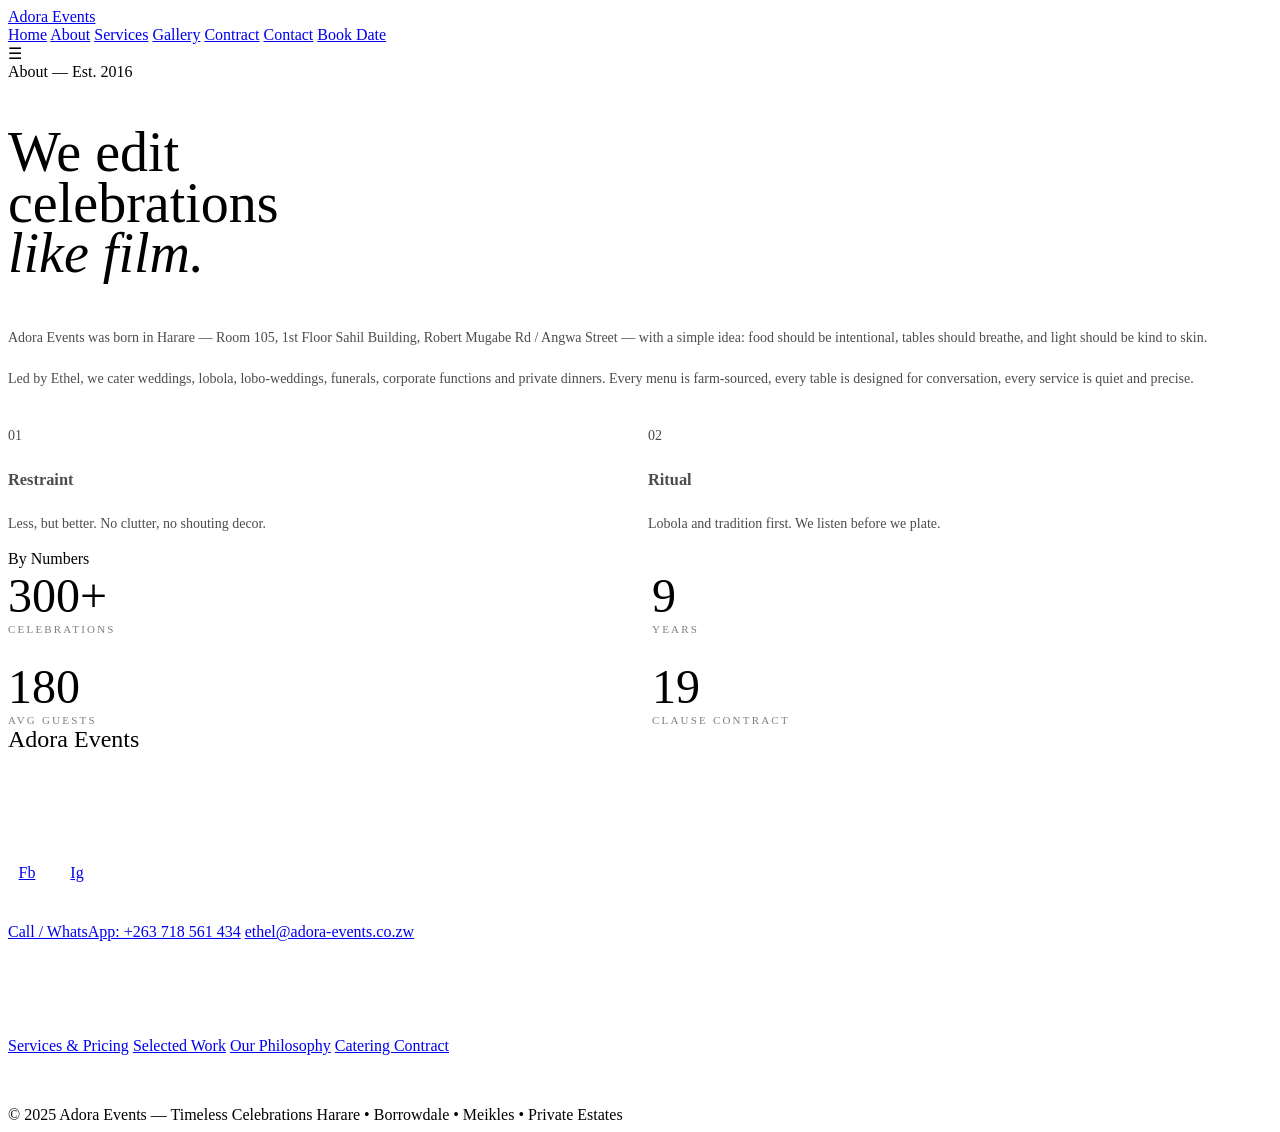
==== about.html @ 9e8274b3 "Add files via upload" ====
<!DOCTYPE html>
<html lang="en">
<head><meta charset="UTF-8"><meta name="viewport" content="width=device-width, initial-scale=1">
<title>About — Adora Events</title><link rel="stylesheet" href="css/style.css"></head>
<body>

<header class="site-header">
  <div class="header-inner">
    <a href="index.html" class="logo">Adora Events</a>
    <nav class="nav">
      <a href="index.html">Home</a>
      <a href="about.html">About</a>
      <a href="services.html">Services</a>
      <a href="gallery.html">Gallery</a>
      <a href="contract.html">Contract</a>
      <a href="contact.html">Contact</a>
      <a href="contact.html" class="nav-cta">Book Date</a>
    </nav>
    <div class="mobile-toggle">☰</div>
  </div>
</header>

<section class="section">
  <div class="two-col">
    <div>
      <div class="label">About — Est. 2016</div>
      <h1 class="font-display" style="font-size:56px;line-height:0.9;font-weight:300">We edit<br>celebrations<br><i style="color:var(--gold)">like film.</i></h1>
    </div>
    <div style="font-size:14px;line-height:1.8;color:rgba(0,0,0,0.7)">
      <p>Adora Events was born in Harare — Room 105, 1st Floor Sahil Building, Robert Mugabe Rd / Angwa Street — with a simple idea: food should be intentional, tables should breathe, and light should be kind to skin.</p>
      <p style="margin-top:16px">Led by Ethel, we cater weddings, lobola, lobo-weddings, funerals, corporate functions and private dinners. Every menu is farm-sourced, every table is designed for conversation, every service is quiet and precise.</p>
      <div style="margin-top:32px;display:grid;grid-template-columns:1fr 1fr;gap:16px">
        <div class="service-card"><div class="n">01</div><h3>Restraint</h3><p>Less, but better. No clutter, no shouting decor.</p></div>
        <div class="service-card"><div class="n">02</div><h3>Ritual</h3><p>Lobola and tradition first. We listen before we plate.</p></div>
      </div>
    </div>
  </div>
</section>
<section class="section-dark"><div class="section-inner two-col">
  <div class="label light">By Numbers</div>
  <div style="display:grid;grid-template-columns:1fr 1fr;gap:24px">
    <div><div class="font-display" style="font-size:48px">300+</div><div style="font-size:11px;letter-spacing:0.2em;text-transform:uppercase;opacity:0.5">Celebrations</div></div>
    <div><div class="font-display" style="font-size:48px">9</div><div style="font-size:11px;letter-spacing:0.2em;text-transform:uppercase;opacity:0.5">Years</div></div>
    <div><div class="font-display" style="font-size:48px">180</div><div style="font-size:11px;letter-spacing:0.2em;text-transform:uppercase;opacity:0.5">Avg Guests</div></div>
    <div><div class="font-display" style="font-size:48px">19</div><div style="font-size:11px;letter-spacing:0.2em;text-transform:uppercase;opacity:0.5">Clause Contract</div></div>
  </div>
</div></section>

<footer class="site-footer">
  <div class="footer-inner">
    <div>
      <div style="font-family:'Cormorant Garamond',serif;font-size:24px;margin-bottom:16px">Adora Events</div>
      <p style="font-size:12px;line-height:1.7;color:rgba(255,255,255,0.5);max-width:32ch">Quiet luxury catering & atmosphere design. Harare, Zimbabwe. Celebrations edited with intention.</p>
      <div style="margin-top:24px;display:flex;gap:12px">
        <a href="#" style="width:36px;height:36px;display:grid;place-items:center;border-radius:999px;border:1px solid rgba(255,255,255,0.15)">Fb</a>
        <a href="#" style="width:36px;height:36px;display:grid;place-items:center;border-radius:999px;border:1px solid rgba(255,255,255,0.15)">Ig</a>
      </div>
    </div>
    <div>
      <div style="font-size:10px;letter-spacing:0.22em;text-transform:uppercase;color:rgba(255,255,255,0.4);margin-bottom:20px">Contact</div>
      <a href="tel:+263718561434">Call / WhatsApp: +263 718 561 434</a>
      <a href="mailto:ethel@adora-events.co.zw">ethel@adora-events.co.zw</a>
      <div style="margin-top:12px;font-size:11px;line-height:1.6;color:rgba(255,255,255,0.4)">Room 105 1st Floor Sahil Building<br>Robert Mugabe Rd / Angwa Street<br>Harare Zimbabwe</div>
    </div>
    <div>
      <div style="font-size:10px;letter-spacing:0.22em;text-transform:uppercase;color:rgba(255,255,255,0.4);margin-bottom:20px">Studio</div>
      <a href="services.html">Services & Pricing</a>
      <a href="gallery.html">Selected Work</a>
      <a href="about.html">Our Philosophy</a>
      <a href="contract.html">Catering Contract</a>
    </div>
    <div>
      <div style="font-size:10px;letter-spacing:0.22em;text-transform:uppercase;color:rgba(255,255,255,0.4);margin-bottom:20px">Est. 2016</div>
      <div style="font-size:12px;line-height:1.7;color:rgba(255,255,255,0.5)">Bespoke catering and atmospheric design for weddings, lobola and cultural unions — where every detail is intentional.</div>
    </div>
  </div>
  <div class="copy">
    <span>© 2025 Adora Events — Timeless Celebrations</span>
    <span>Harare • Borrowdale • Meikles • Private Estates</span>
  </div>
</footer>
<script src="js/main.js"></script></body></html>
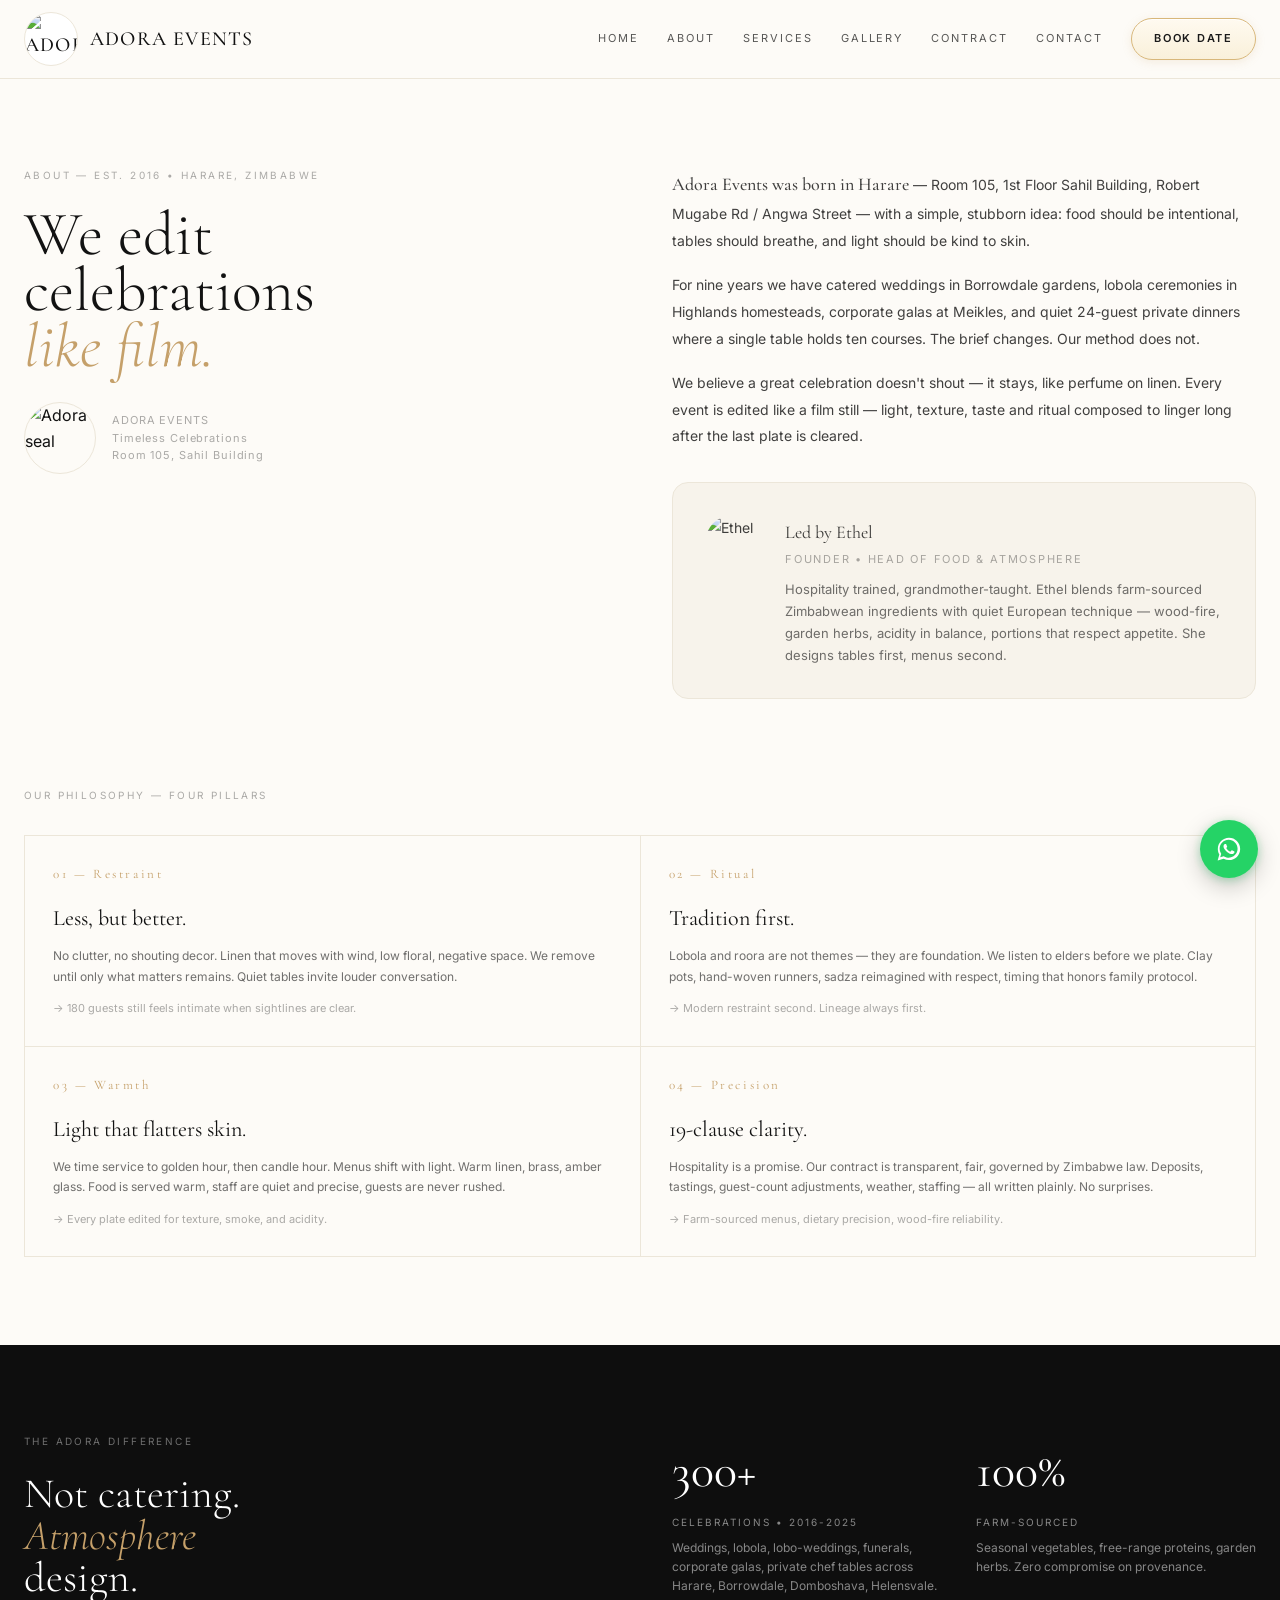
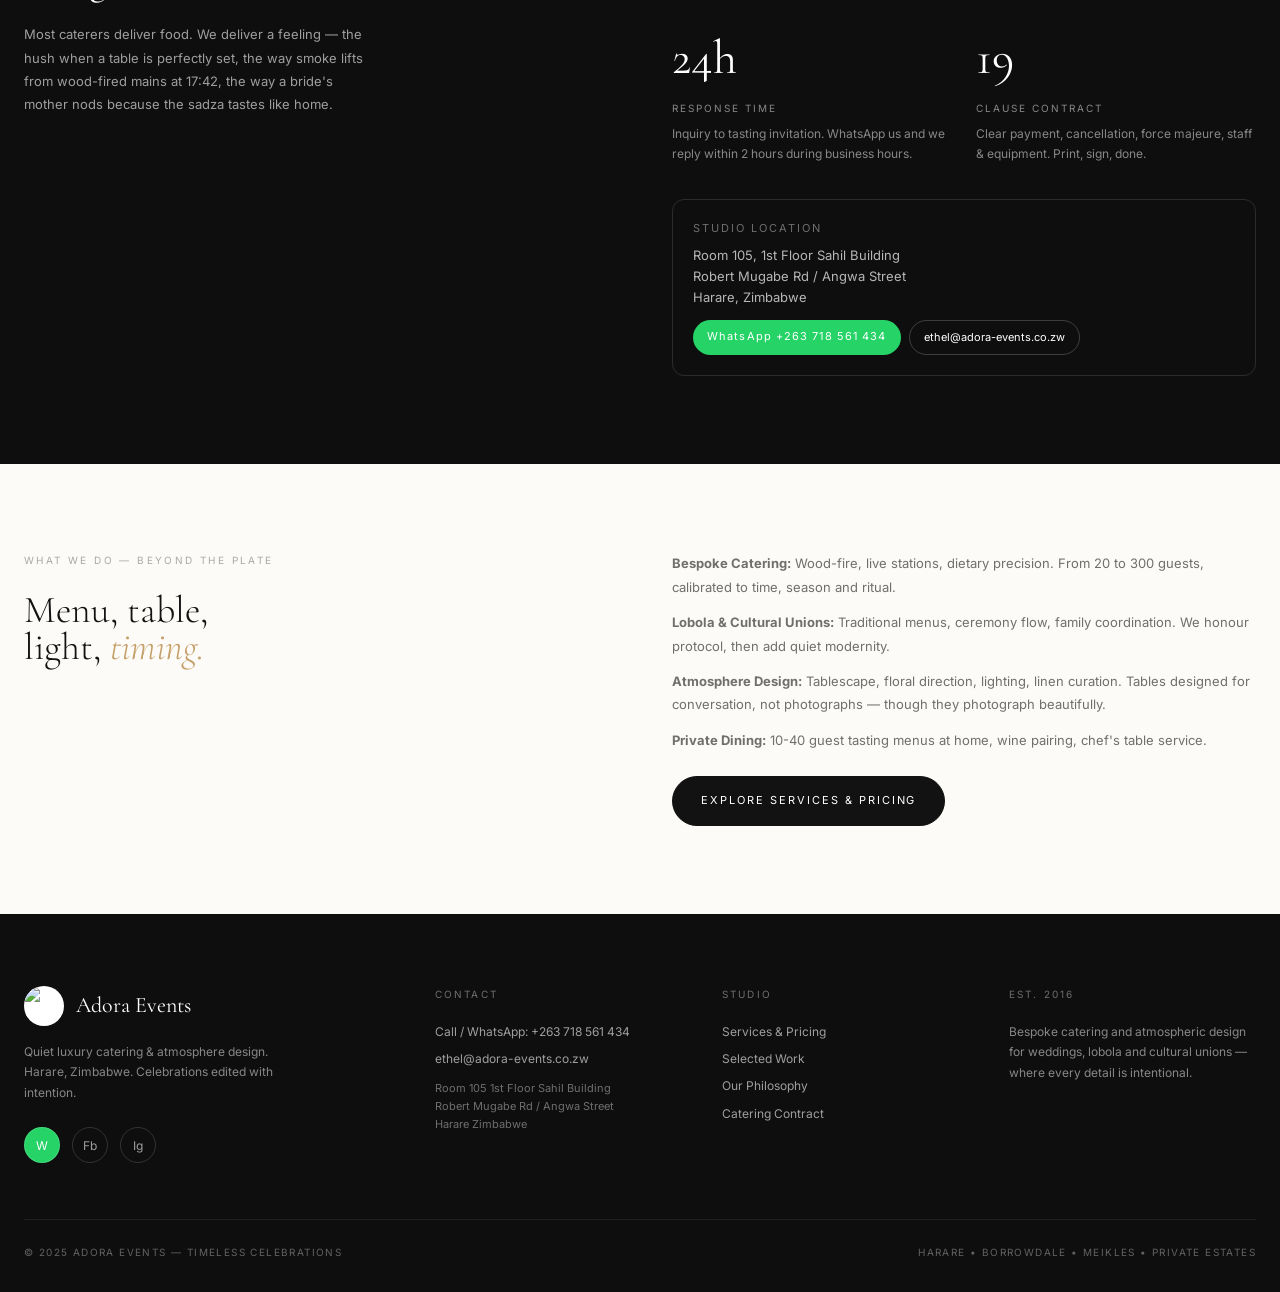
==== commit 0b711fe1: "Site update" ====
--- a/about.html
+++ b/about.html
@@ -6,7 +6,7 @@
 
 <header class="site-header">
   <div class="header-inner">
-    <a href="index.html" class="logo">Adora Events</a>
+    <a href="index.html" class="logo"><img src="images/logo.jpg" alt="Adora Events Logo"> Adora Events</a>
     <nav class="nav">
       <a href="index.html">Home</a>
       <a href="about.html">About</a>
@@ -23,35 +23,102 @@
 <section class="section">
   <div class="two-col">
     <div>
-      <div class="label">About — Est. 2016</div>
-      <h1 class="font-display" style="font-size:56px;line-height:0.9;font-weight:300">We edit<br>celebrations<br><i style="color:var(--gold)">like film.</i></h1>
+      <div class="label">About — Est. 2016 • Harare, Zimbabwe</div>
+      <h1 class="font-display" style="font-size:clamp(40px,5vw,62px);line-height:0.9;font-weight:300">We edit<br>celebrations<br><i style="color:var(--gold)">like film.</i></h1>
+      <div style="margin-top:28px;display:flex;gap:16px;align-items:center">
+        <img src="images/logo.jpg" alt="Adora seal" style="width:72px;height:72px;border-radius:50%;border:1px solid var(--line)">
+        <div style="font-size:11px;line-height:1.6;color:var(--ink-faint);letter-spacing:0.08em">ADORA EVENTS<br>Timeless Celebrations<br>Room 105, Sahil Building</div>
+      </div>
     </div>
-    <div style="font-size:14px;line-height:1.8;color:rgba(0,0,0,0.7)">
-      <p>Adora Events was born in Harare — Room 105, 1st Floor Sahil Building, Robert Mugabe Rd / Angwa Street — with a simple idea: food should be intentional, tables should breathe, and light should be kind to skin.</p>
-      <p style="margin-top:16px">Led by Ethel, we cater weddings, lobola, lobo-weddings, funerals, corporate functions and private dinners. Every menu is farm-sourced, every table is designed for conversation, every service is quiet and precise.</p>
-      <div style="margin-top:32px;display:grid;grid-template-columns:1fr 1fr;gap:16px">
-        <div class="service-card"><div class="n">01</div><h3>Restraint</h3><p>Less, but better. No clutter, no shouting decor.</p></div>
-        <div class="service-card"><div class="n">02</div><h3>Ritual</h3><p>Lobola and tradition first. We listen before we plate.</p></div>
+    <div style="font-size:14px;line-height:1.9;color:rgba(0,0,0,0.75)">
+      <p><strong style="font-family:'Cormorant Garamond',serif;font-size:18px;font-weight:500">Adora Events was born in Harare</strong> — Room 105, 1st Floor Sahil Building, Robert Mugabe Rd / Angwa Street — with a simple, stubborn idea: food should be intentional, tables should breathe, and light should be kind to skin.</p>
+      <p style="margin-top:18px">For nine years we have catered weddings in Borrowdale gardens, lobola ceremonies in Highlands homesteads, corporate galas at Meikles, and quiet 24-guest private dinners where a single table holds ten courses. The brief changes. Our method does not.</p>
+      <p style="margin-top:18px">We believe a great celebration doesn't shout — it stays, like perfume on linen. Every event is edited like a film still — light, texture, taste and ritual composed to linger long after the last plate is cleared.</p>
+      
+      <div class="founder-box" style="margin-top:32px">
+        <img src="images/logo.jpg" style="width:56px;height:56px;border-radius:50%;flex-shrink:0" alt="Ethel">
+        <div>
+          <div style="font-family:'Cormorant Garamond',serif;font-size:18px">Led by Ethel</div>
+          <div style="font-size:11px;letter-spacing:0.16em;text-transform:uppercase;color:var(--ink-faint);margin-bottom:8px">Founder • Head of Food & Atmosphere</div>
+          <p style="font-size:13px;line-height:1.7;color:var(--ink-soft)">Hospitality trained, grandmother-taught. Ethel blends farm-sourced Zimbabwean ingredients with quiet European technique — wood-fire, garden herbs, acidity in balance, portions that respect appetite. She designs tables first, menus second.</p>
+        </div>
       </div>
     </div>
   </div>
 </section>
-<section class="section-dark"><div class="section-inner two-col">
-  <div class="label light">By Numbers</div>
-  <div style="display:grid;grid-template-columns:1fr 1fr;gap:24px">
-    <div><div class="font-display" style="font-size:48px">300+</div><div style="font-size:11px;letter-spacing:0.2em;text-transform:uppercase;opacity:0.5">Celebrations</div></div>
-    <div><div class="font-display" style="font-size:48px">9</div><div style="font-size:11px;letter-spacing:0.2em;text-transform:uppercase;opacity:0.5">Years</div></div>
-    <div><div class="font-display" style="font-size:48px">180</div><div style="font-size:11px;letter-spacing:0.2em;text-transform:uppercase;opacity:0.5">Avg Guests</div></div>
-    <div><div class="font-display" style="font-size:48px">19</div><div style="font-size:11px;letter-spacing:0.2em;text-transform:uppercase;opacity:0.5">Clause Contract</div></div>
+
+<section class="section" style="padding-top:0">
+  <div class="label">Our Philosophy — Four Pillars</div>
+  <div class="value-grid">
+    <div>
+      <div class="service-card" style="border:none;padding:0"><div class="n">01 — Restraint</div><h3>Less, but better.</h3><p>No clutter, no shouting decor. Linen that moves with wind, low floral, negative space. We remove until only what matters remains. Quiet tables invite louder conversation.</p><p style="margin-top:12px;font-size:11px;color:var(--ink-faint)">→ 180 guests still feels intimate when sightlines are clear.</p></div>
+    </div>
+    <div>
+      <div class="service-card" style="border:none;padding:0"><div class="n">02 — Ritual</div><h3>Tradition first.</h3><p>Lobola and roora are not themes — they are foundation. We listen to elders before we plate. Clay pots, hand-woven runners, sadza reimagined with respect, timing that honors family protocol.</p><p style="margin-top:12px;font-size:11px;color:var(--ink-faint)">→ Modern restraint second. Lineage always first.</p></div>
+    </div>
+    <div>
+      <div class="service-card" style="border:none;padding:0"><div class="n">03 — Warmth</div><h3>Light that flatters skin.</h3><p>We time service to golden hour, then candle hour. Menus shift with light. Warm linen, brass, amber glass. Food is served warm, staff are quiet and precise, guests are never rushed.</p><p style="margin-top:12px;font-size:11px;color:var(--ink-faint)">→ Every plate edited for texture, smoke, and acidity.</p></div>
+    </div>
+    <div>
+      <div class="service-card" style="border:none;padding:0"><div class="n">04 — Precision</div><h3>19-clause clarity.</h3><p>Hospitality is a promise. Our contract is transparent, fair, governed by Zimbabwe law. Deposits, tastings, guest-count adjustments, weather, staffing — all written plainly. No surprises.</p><p style="margin-top:12px;font-size:11px;color:var(--ink-faint)">→ Farm-sourced menus, dietary precision, wood-fire reliability.</p></div>
+    </div>
   </div>
-</div></section>
+</section>
+
+<section class="section-dark">
+  <div class="section-inner">
+    <div class="two-col">
+      <div>
+        <div class="label light">The Adora Difference</div>
+        <h2 class="font-display" style="font-size:42px;line-height:1;font-weight:300">Not catering.<br><i style="color:var(--gold)">Atmosphere</i><br>design.</h2>
+        <p style="margin-top:24px;font-size:13px;line-height:1.8;color:rgba(255,255,255,0.6);max-width:44ch">Most caterers deliver food. We deliver a feeling — the hush when a table is perfectly set, the way smoke lifts from wood-fired mains at 17:42, the way a bride's mother nods because the sadza tastes like home.</p>
+      </div>
+      <div>
+        <div style="display:grid;grid-template-columns:1fr 1fr;gap:24px">
+          <div><div class="font-display" style="font-size:48px">300+</div><div style="font-size:10px;letter-spacing:0.2em;text-transform:uppercase;opacity:0.5;margin-top:4px">Celebrations • 2016-2025</div><p style="font-size:12px;color:rgba(255,255,255,0.5);margin-top:8px;line-height:1.6">Weddings, lobola, lobo-weddings, funerals, corporate galas, private chef tables across Harare, Borrowdale, Domboshava, Helensvale.</p></div>
+          <div><div class="font-display" style="font-size:48px">100%</div><div style="font-size:10px;letter-spacing:0.2em;text-transform:uppercase;opacity:0.5;margin-top:4px">Farm-Sourced</div><p style="font-size:12px;color:rgba(255,255,255,0.5);margin-top:8px;line-height:1.6">Seasonal vegetables, free-range proteins, garden herbs. Zero compromise on provenance.</p></div>
+          <div><div class="font-display" style="font-size:48px">24h</div><div style="font-size:10px;letter-spacing:0.2em;text-transform:uppercase;opacity:0.5;margin-top:4px">Response Time</div><p style="font-size:12px;color:rgba(255,255,255,0.5);margin-top:8px;line-height:1.6">Inquiry to tasting invitation. WhatsApp us and we reply within 2 hours during business hours.</p></div>
+          <div><div class="font-display" style="font-size:48px">19</div><div style="font-size:10px;letter-spacing:0.2em;text-transform:uppercase;opacity:0.5;margin-top:4px">Clause Contract</div><p style="font-size:12px;color:rgba(255,255,255,0.5);margin-top:8px;line-height:1.6">Clear payment, cancellation, force majeure, staff & equipment. Print, sign, done.</p></div>
+        </div>
+        <div style="margin-top:36px;padding:20px;border:1px solid rgba(255,255,255,0.12);border-radius:12px">
+          <div style="font-size:11px;letter-spacing:0.18em;text-transform:uppercase;color:rgba(255,255,255,0.4)">Studio Location</div>
+          <div style="margin-top:8px;font-size:13px;line-height:1.6;color:rgba(255,255,255,0.7)">Room 105, 1st Floor Sahil Building<br>Robert Mugabe Rd / Angwa Street<br>Harare, Zimbabwe</div>
+          <div style="margin-top:12px;display:flex;gap:8px;flex-wrap:wrap">
+            <a href="https://wa.me/263718561434" style="background:#25D366;color:white;padding:8px 14px;border-radius:999px;font-size:11px;letter-spacing:0.1em">WhatsApp +263 718 561 434</a>
+            <a href="mailto:ethel@adora-events.co.zw" style="border:1px solid rgba(255,255,255,0.2);padding:8px 14px;border-radius:999px;font-size:11px">ethel@adora-events.co.zw</a>
+          </div>
+        </div>
+      </div>
+    </div>
+  </div>
+</section>
+
+<section class="section">
+  <div class="two-col">
+    <div>
+      <div class="label">What We Do — Beyond The Plate</div>
+      <h2 class="font-display" style="font-size:38px;line-height:0.95;font-weight:300">Menu, table,<br>light, <i style="color:var(--gold)">timing.</i></h2>
+    </div>
+    <div style="font-size:13px;line-height:1.8;color:var(--ink-soft)">
+      <p><strong>Bespoke Catering:</strong> Wood-fire, live stations, dietary precision. From 20 to 300 guests, calibrated to time, season and ritual.</p>
+      <p style="margin-top:12px"><strong>Lobola & Cultural Unions:</strong> Traditional menus, ceremony flow, family coordination. We honour protocol, then add quiet modernity.</p>
+      <p style="margin-top:12px"><strong>Atmosphere Design:</strong> Tablescape, floral direction, lighting, linen curation. Tables designed for conversation, not photographs — though they photograph beautifully.</p>
+      <p style="margin-top:12px"><strong>Private Dining:</strong> 10-40 guest tasting menus at home, wine pairing, chef's table service.</p>
+      <div style="margin-top:24px"><a href="services.html" class="btn">Explore Services & Pricing</a></div>
+    </div>
+  </div>
+</section>
 
 <footer class="site-footer">
   <div class="footer-inner">
     <div>
-      <div style="font-family:'Cormorant Garamond',serif;font-size:24px;margin-bottom:16px">Adora Events</div>
+      <div style="display:flex;align-items:center;gap:12px;margin-bottom:16px">
+        <img src="images/logo.jpg" alt="Adora" style="width:40px;height:40px;border-radius:50%;background:white">
+        <span style="font-family:'Cormorant Garamond',serif;font-size:22px">Adora Events</span>
+      </div>
       <p style="font-size:12px;line-height:1.7;color:rgba(255,255,255,0.5);max-width:32ch">Quiet luxury catering & atmosphere design. Harare, Zimbabwe. Celebrations edited with intention.</p>
       <div style="margin-top:24px;display:flex;gap:12px">
+        <a href="https://wa.me/263718561434" style="width:36px;height:36px;display:grid;place-items:center;border-radius:999px;border:1px solid rgba(255,255,255,0.15);background:#25D366;color:white">W</a>
         <a href="#" style="width:36px;height:36px;display:grid;place-items:center;border-radius:999px;border:1px solid rgba(255,255,255,0.15)">Fb</a>
         <a href="#" style="width:36px;height:36px;display:grid;place-items:center;border-radius:999px;border:1px solid rgba(255,255,255,0.15)">Ig</a>
       </div>
@@ -79,4 +146,9 @@
     <span>Harare • Borrowdale • Meikles • Private Estates</span>
   </div>
 </footer>
-<script src="js/main.js"></script></body></html>
+<script src="js/main.js"></script>
+<a href="https://wa.me/263718561434?text=Hello%20Adora%20Events%2C%20I%27d%20like%20to%20inquire%20about%20booking%20a%20date" class="whatsapp-float" target="_blank" aria-label="Chat on WhatsApp">
+  <span class="whatsapp-label">Chat on WhatsApp</span>
+  <svg viewBox="0 0 32 32"><path d="M16.001 3.2c-7.047 0-12.76 5.71-12.76 12.754 0 2.25.587 4.447 1.704 6.38L3 29l6.845-1.92a12.7 12.7 0 0 0 6.156 1.57h.001c7.047 0 12.76-5.71 12.76-12.754S23.048 3.2 16.001 3.2zm0 22.95a10.97 10.97 0 0 1-5.594-1.53l-.4-.238-4.062 1.14 1.176-3.955-.26-.408a10.18 10.18 0 0 1-1.57-5.463c0-5.65 4.6-10.247 10.26-10.247 5.66 0 10.26 4.597 10.26 10.247 0 5.65-4.6 10.253-10.81 10.253zm5.63-7.68c-.308-.154-1.824-.9-2.106-1.003-.282-.103-.487-.154-.693.154-.205.308-.795 1.003-.975 1.21-.18.205-.36.23-.668.077-.308-.154-1.3-.48-2.477-1.53-.915-.816-1.533-1.823-1.713-2.13-.18-.308-.019-.474.135-.627.138-.138.308-.36.462-.54.154-.18.205-.308.308-.514.103-.205.052-.385-.026-.54-.077-.154-.693-1.67-.95-2.287-.25-.6-.504-.52-.693-.53h-.59c-.205 0-.54.077-.823.385-.282.308-1.078 1.054-1.078 2.57s1.104 2.98 1.26 3.188c.154.205 2.174 3.32 5.267 4.656.736.317 1.31.506 1.758.647.74.235 1.412.202 1.944.123.593-.088 1.824-.746 2.082-1.467.257-.722.257-1.34.18-1.467-.077-.13-.282-.205-.59-.36z"/></svg>
+</a>
+</body></html>
--- a/css/style.css
+++ b/css/style.css
@@ -0,0 +1,248 @@
+/* Adora Events — Quiet Luxury Theme — Rebuilt 2026 */
+@import url('https://fonts.googleapis.com/css2?family=Cormorant+Garamond:wght@300;400;500;600&family=Inter:wght@300;400;500&display=swap');
+
+:root{
+  --paper:#fdfbf7;
+  --paper-2:#f7f3eb;
+  --ink:#121212;
+  --ink-soft:rgba(18,18,18,0.6);
+  --ink-faint:rgba(18,18,18,0.35);
+  --line:#ece6d9;
+  --gold:#c5a06a;
+  --gold-deep:#a67c3d;
+  --dark:#0e0e0e;
+  --whatsapp:#25D366;
+}
+
+*{margin:0;padding:0;box-sizing:border-box}
+html{scroll-behavior:smooth}
+body{
+  font-family:'Inter',sans-serif;
+  background:var(--paper);
+  color:var(--ink);
+  line-height:1.6;
+  -webkit-font-smoothing:antialiased;
+}
+img{max-width:100%;display:block}
+a{text-decoration:none;color:inherit}
+.font-display{font-family:'Cormorant Garamond',serif}
+
+/* Header */
+.site-header{
+  position:sticky;top:0;z-index:100;
+  background:rgba(253,251,247,0.92);
+  backdrop-filter: blur(12px);
+  border-bottom:1px solid var(--line);
+}
+.header-inner{
+  max-width:1280px;margin:0 auto;
+  padding:12px 24px;
+  display:flex;align-items:center;justify-content:space-between;
+  gap:24px;
+}
+.logo{
+  display:flex;align-items:center;gap:12px;
+  font-family:'Cormorant Garamond',serif;
+  font-size:20px;letter-spacing:0.06em;
+  font-weight:500;
+  text-transform:uppercase;
+}
+.logo img{
+  width:54px;height:54px;
+  object-fit:contain;
+  border-radius:50%;
+  background:white;
+  border:1px solid var(--line);
+}
+.nav{
+  display:flex;align-items:center;gap:28px;
+  font-size:11px;letter-spacing:0.18em;text-transform:uppercase;
+}
+.nav a{opacity:0.7;transition:opacity .2s}
+.nav a:hover{opacity:1}
+
+/* FIXED: Book Date - Light, highly visible */
+.nav-cta{
+  background: linear-gradient(180deg, #fffaf0 0%, #f9f0da 100%) !important;
+  color:#1a1a1a !important;
+  border:1px solid #d8b77a !important;
+  padding:11px 22px !important;
+  border-radius:999px;
+  font-weight:600;
+  letter-spacing:0.16em;
+  box-shadow: 0 2px 10px rgba(197,160,106,0.18), inset 0 1px 0 rgba(255,255,255,0.8);
+  opacity:1 !important;
+}
+.nav-cta:hover{
+  background:#fff !important;
+  border-color:var(--gold) !important;
+  transform:translateY(-1px);
+  box-shadow:0 4px 16px rgba(197,160,106,0.28);
+}
+
+.mobile-toggle{display:none;font-size:22px;cursor:pointer}
+
+/* Hero */
+.hero{
+  position:relative;
+  min-height:86vh;
+  display:flex;align-items:end;
+  overflow:hidden;
+  background:#0e0e0e;
+}
+.hero-bg{
+  position:absolute;inset:0;
+  background-size:cover;background-position:center;
+  opacity:0.65;
+}
+.hero::after{
+  content:'';position:absolute;inset:0;
+  background:linear-gradient(180deg, rgba(0,0,0,0.1) 0%, rgba(0,0,0,0.55) 100%);
+}
+.hero-inner{
+  position:relative;z-index:1;
+  max-width:1280px;width:100%;margin:0 auto;
+  padding:80px 24px;
+  display:grid;grid-template-columns:1.1fr 0.9fr;gap:40px;
+  color:white;
+}
+.eyebrow{
+  font-size:10px;letter-spacing:0.28em;text-transform:uppercase;
+  color:rgba(255,255,255,0.6);display:block;margin-bottom:20px;
+}
+.hero h1{
+  font-family:'Cormorant Garamond',serif;
+  font-size:clamp(42px,6vw,76px);
+  line-height:0.9;font-weight:300;
+}
+.hero p{font-size:14px;line-height:1.8;color:rgba(255,255,255,0.7);max-width:44ch}
+.btn{
+  display:inline-flex;align-items:center;justify-content:center;
+  padding:14px 28px;
+  background:var(--ink);color:white;
+  border:1px solid var(--ink);
+  font-size:11px;letter-spacing:0.18em;text-transform:uppercase;
+  border-radius:999px;transition:all .2s;
+}
+.btn:hover{transform:translateY(-1px)}
+.btn.light{
+  background:rgba(255,255,255,0.12);
+  border-color:rgba(255,255,255,0.28);
+  backdrop-filter:blur(6px);
+}
+
+/* Sections */
+.section{max-width:1280px;margin:0 auto;padding:88px 24px}
+.label{font-size:10px;letter-spacing:0.24em;text-transform:uppercase;color:var(--ink-faint);margin-bottom:24px}
+.label.light{color:rgba(255,255,255,0.4)}
+.two-col{display:grid;grid-template-columns:1fr 1fr;gap:64px;align-items:start}
+.section-dark{background:var(--dark);color:white}
+.section-dark .section-inner{max-width:1280px;margin:0 auto;padding:88px 24px}
+
+/* Work Grid */
+.work-grid{display:grid;grid-template-columns:1fr 1fr;gap:1px;background:var(--line);border:1px solid var(--line)}
+.work-item{background:var(--paper);display:flex;flex-direction:column}
+.work-item .meta{padding:24px 24px 20px}
+.meta-top{order:1}.work-item .img-wrap{order:2}
+.work-item.alt .img-wrap{order:1}.work-item.alt .meta{order:2}
+.eyebrow-row{display:flex;justify-content:space-between;gap:12px;margin-bottom:12px}
+.num{font-size:10px;letter-spacing:0.14em;text-transform:uppercase;color:var(--ink-faint)}
+.cap{font-size:22px;line-height:1.1;margin-bottom:10px}
+.desc{font-size:12px;line-height:1.7;color:var(--ink-soft)}
+.img-wrap{position:relative;aspect-ratio:4/3;overflow:hidden;background:#eee}
+.img-wrap img{width:100%;height:100%;object-fit:cover;transition:transform .8s}
+.work-item:hover img{transform:scale(1.04)}
+.on-image{
+  position:absolute;font-size:9px;letter-spacing:0.16em;text-transform:uppercase;
+  background:rgba(253,251,247,0.92);padding:6px 10px;border-radius:999px;
+  color:var(--ink);backdrop-filter:blur(4px);
+}
+.on-image.tl{top:12px;left:12px}
+.on-image.br{bottom:12px;right:12px}
+.gallery-hero{max-width:1280px;margin:0 auto;padding:72px 24px 32px;display:grid;grid-template-columns:1fr 1fr;gap:40px}
+.gallery-hero h1{font-family:'Cormorant Garamond',serif;font-size:56px;line-height:0.9;font-weight:300}
+.gallery-hero p{font-size:13px;line-height:1.8;color:var(--ink-soft);max-width:44ch;align-self:end}
+
+/* Services */
+.service-card{padding:8px 0}
+.service-card .n{font-family:'Cormorant Garamond',serif;font-size:13px;color:var(--gold);margin-bottom:16px;letter-spacing:0.2em}
+.service-card h3{font-family:'Cormorant Garamond',serif;font-size:22px;font-weight:400;margin-bottom:10px}
+.service-card p{font-size:12px;line-height:1.7;color:var(--ink-soft)}
+.service-card ul{list-style:none;margin-top:16px;display:flex;flex-direction:column;gap:6px}
+.service-card li{font-size:10px;letter-spacing:0.16em;text-transform:uppercase;color:var(--ink-faint);position:relative;padding-left:12px}
+.service-card li::before{content:'—';position:absolute;left:0;top:0;color:var(--gold)}
+
+/* Forms */
+.form-grid{display:grid;grid-template-columns:1fr 1fr;gap:16px}
+.input-group{display:flex;flex-direction:column;gap:8px}
+.input-group label{font-size:10px;letter-spacing:0.18em;text-transform:uppercase;color:var(--ink-faint)}
+.input-group input,.input-group select,.input-group textarea{
+  padding:14px 16px;border:1px solid var(--line);background:white;
+  font-size:13px;font-family:inherit;border-radius:12px;outline:none;
+  transition:border .2s;
+}
+.input-group input:focus,.input-group select:focus,.input-group textarea:focus{border-color:var(--gold)}
+
+/* Footer */
+.site-footer{background:var(--dark);color:white;padding:72px 24px 32px}
+.footer-inner{max-width:1280px;margin:0 auto;display:grid;grid-template-columns:1.5fr 1fr 1fr 1fr;gap:40px}
+.site-footer a{display:block;font-size:12px;line-height:1.6;color:rgba(255,255,255,0.6);margin-bottom:8px;transition:color .2s}
+.site-footer a:hover{color:white}
+.copy{
+  max-width:1280px;margin:48px auto 0;
+  padding-top:24px;border-top:1px solid rgba(255,255,255,0.08);
+  display:flex;justify-content:space-between;gap:12px;
+  font-size:10px;letter-spacing:0.14em;text-transform:uppercase;color:rgba(255,255,255,0.35)
+}
+
+/* WhatsApp Floating Button */
+.whatsapp-float{
+  position:fixed;right:22px;bottom:22px;z-index:9999;
+  width:58px;height:58px;
+  background:#25D366;border-radius:50%;
+  display:grid;place-items:center;
+  box-shadow:0 8px 24px rgba(0,0,0,0.22), 0 2px 8px rgba(37,211,102,0.3);
+  transition:transform .2s, box-shadow .2s;
+  animation: pulseWhats 2.2s infinite;
+}
+.whatsapp-float:hover{transform:scale(1.08) translateY(-2px);box-shadow:0 12px 28px rgba(0,0,0,0.26)}
+.whatsapp-float svg{width:28px;height:28px;fill:white}
+@keyframes pulseWhats{
+  0%{box-shadow:0 0 0 0 rgba(37,211,102,0.4)}
+  70%{box-shadow:0 0 0 14px rgba(37,211,102,0)}
+  100%{box-shadow:0 0 0 0 rgba(37,211,102,0)}
+}
+.whatsapp-label{
+  position:absolute;right:70px;top:50%;transform:translateY(-50%);
+  background:var(--ink);color:white;
+  font-size:11px;letter-spacing:0.08em;
+  padding:8px 12px;border-radius:999px;white-space:nowrap;
+  opacity:0;pointer-events:none;transition:opacity .2s;
+}
+.whatsapp-float:hover .whatsapp-label{opacity:1}
+
+/* About Enhanced */
+.about-hero-img{
+  width:100%;aspect-ratio:4/5;object-fit:cover;
+  border-radius:16px;filter:sepia(0.08);
+}
+.value-grid{display:grid;grid-template-columns:repeat(2,1fr);gap:1px;background:var(--line);border:1px solid var(--line);margin-top:32px}
+.value-grid > div{background:var(--paper);padding:28px}
+.founder-box{
+  background:var(--paper-2);border:1px solid var(--line);
+  padding:32px;border-radius:16px;display:flex;gap:24px;align-items:start;
+}
+
+/* Responsive */
+@media(max-width:900px){
+  .two-col,.gallery-hero,.footer-inner{grid-template-columns:1fr}
+  .work-grid{grid-template-columns:1fr}
+  .nav{display:none}
+  .mobile-toggle{display:block}
+  .hero-inner{grid-template-columns:1fr}
+  .form-grid{grid-template-columns:1fr}
+  .header-inner{padding:10px 16px}
+  .logo img{width:44px;height:44px}
+  .whatsapp-label{display:none}
+}
+</style>
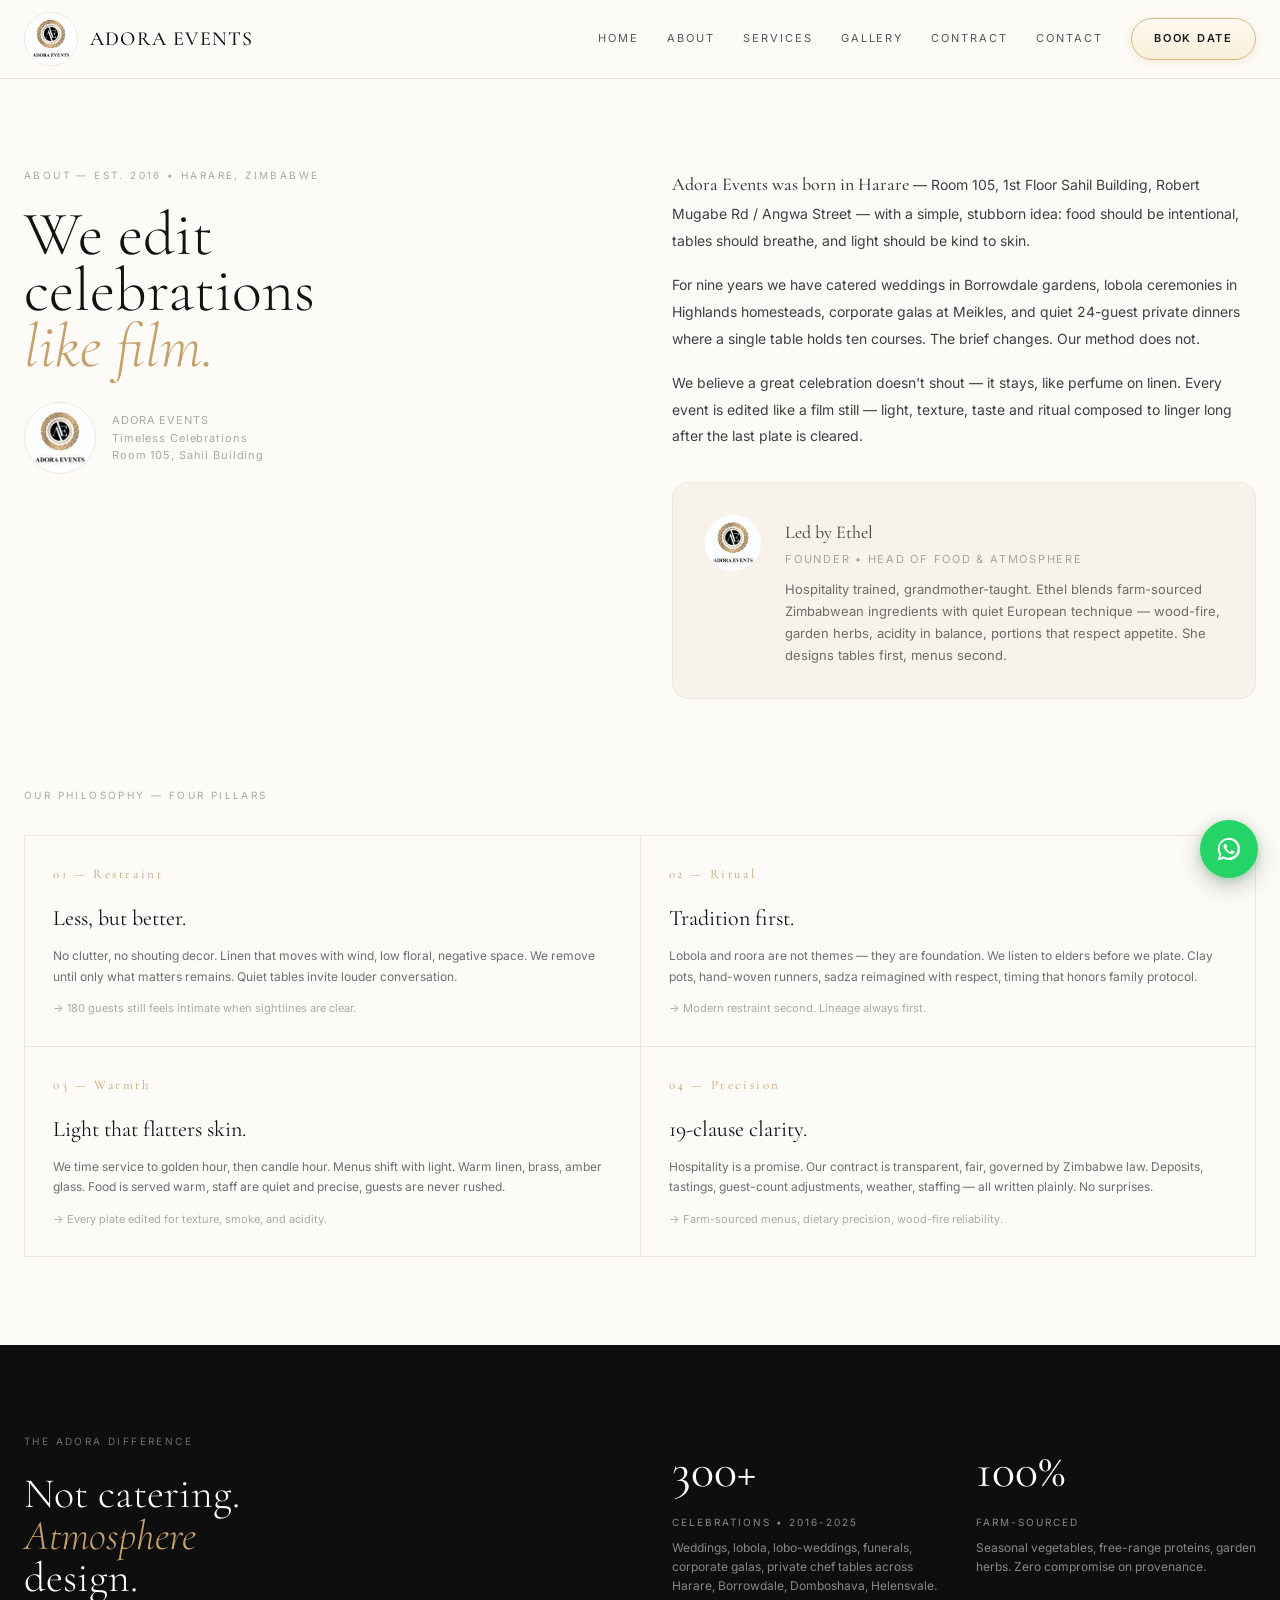
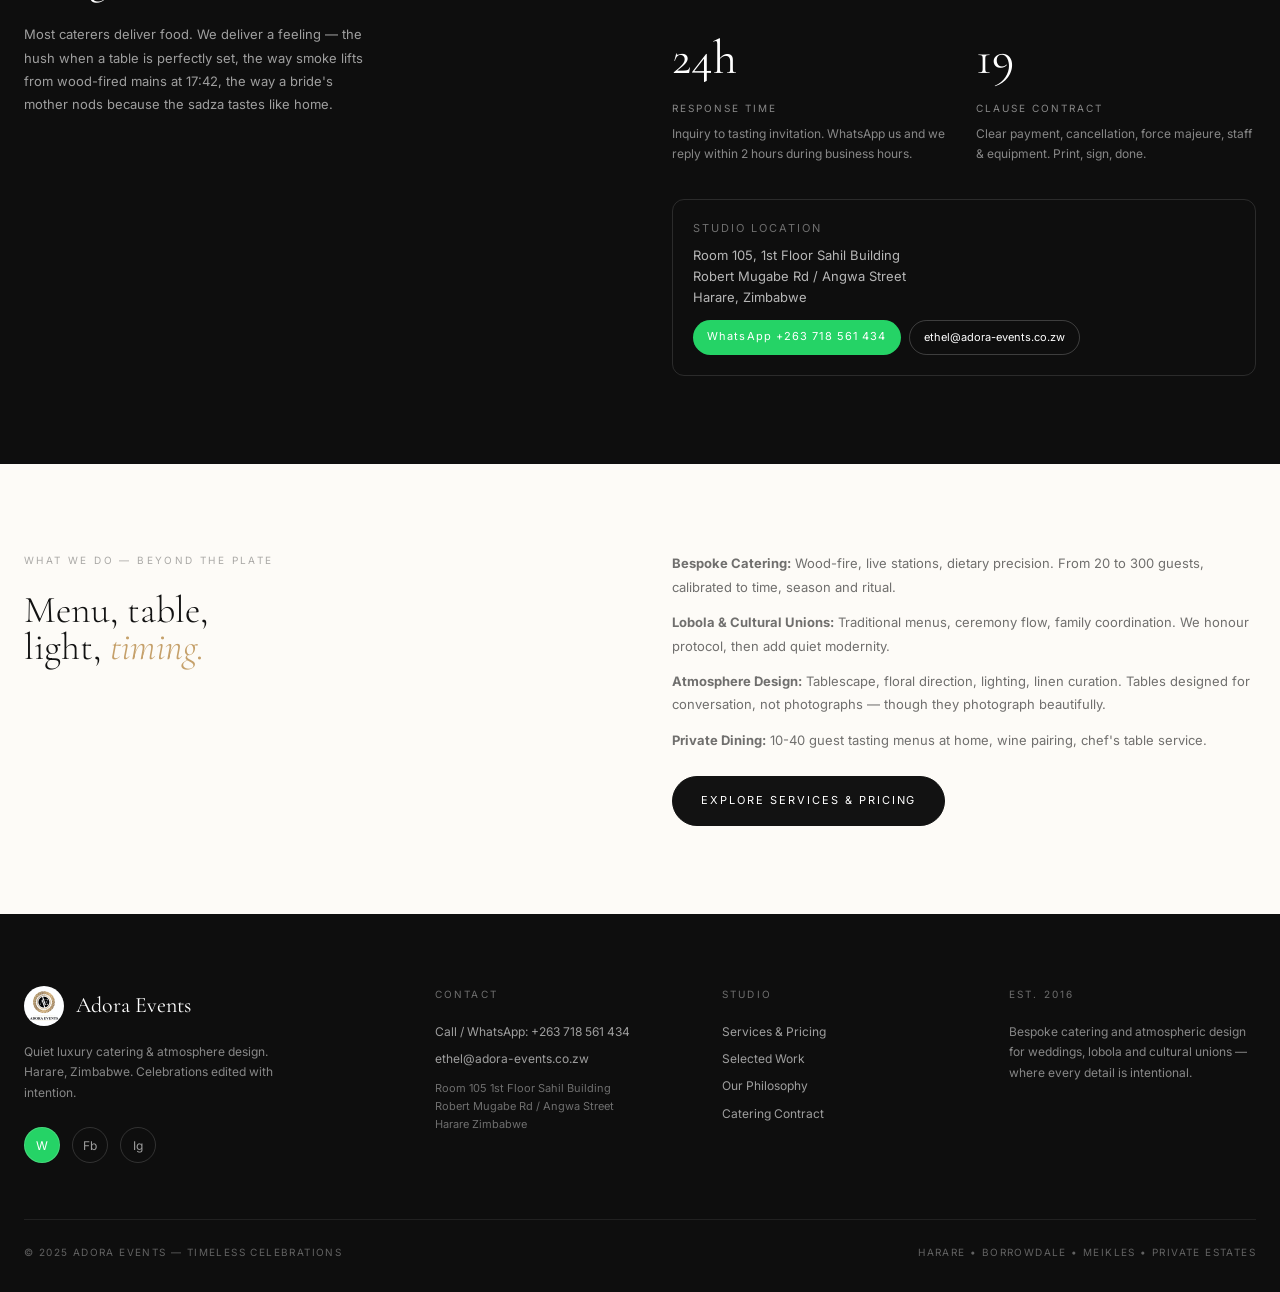
==== commit e634844b: "Full site update" ====
--- a/about.html
+++ b/about.html
@@ -1,7 +1,25 @@
 <!DOCTYPE html>
 <html lang="en">
-<head><meta charset="UTF-8"><meta name="viewport" content="width=device-width, initial-scale=1">
-<title>About — Adora Events</title><link rel="stylesheet" href="css/style.css"></head>
+<head>
+<meta charset="UTF-8"><meta name="viewport" content="width=device-width, initial-scale=1">
+<title>About Adora Events — Est. 2016 Harare | Our Philosophy</title>
+<meta name="description" content="Born in Harare, Room 105 Sahil Building. Adora edits celebrations like film — restraint, ritual, warmth & precision. Led by Ethel, 300+ weddings & lobola ceremonies.">
+<link rel="canonical" href="https://adora-events.co.zw/about.html">
+<link rel="icon" type="image/x-icon" href="favicon.ico">
+<link rel="icon" type="image/png" sizes="32x32" href="images/favicon-32.png">
+<link rel="apple-touch-icon" sizes="180x180" href="images/favicon-180.png">
+<meta property="og:title" content="About Adora Events — We Edit Celebrations Like Film">
+<meta property="og:description" content="Born in Harare, Room 105 Sahil Building. Adora edits celebrations like film — restraint, ritual, warmth & precision. Led by Ethel, 300+ weddings & lobola ceremonies.">
+<meta property="og:image" content="https://adora-events.co.zw/images/favicon-512.png">
+<meta property="og:type" content="website">
+<meta property="og:locale" content="en_ZW">
+<meta name="twitter:card" content="summary_large_image">
+<meta name="twitter:title" content="About Adora Events — We Edit Celebrations Like Film">
+<meta name="twitter:description" content="Born in Harare, Room 105 Sahil Building. Adora edits celebrations like film — restraint, ritual, warmth & precision. Led by Ethel, 300+ weddings & lobola ceremonies.">
+<meta name="twitter:image" content="https://adora-events.co.zw/images/favicon-512.png">
+<link rel="stylesheet" href="css/style.css">
+
+</head>
 <body>
 
 <header class="site-header">
